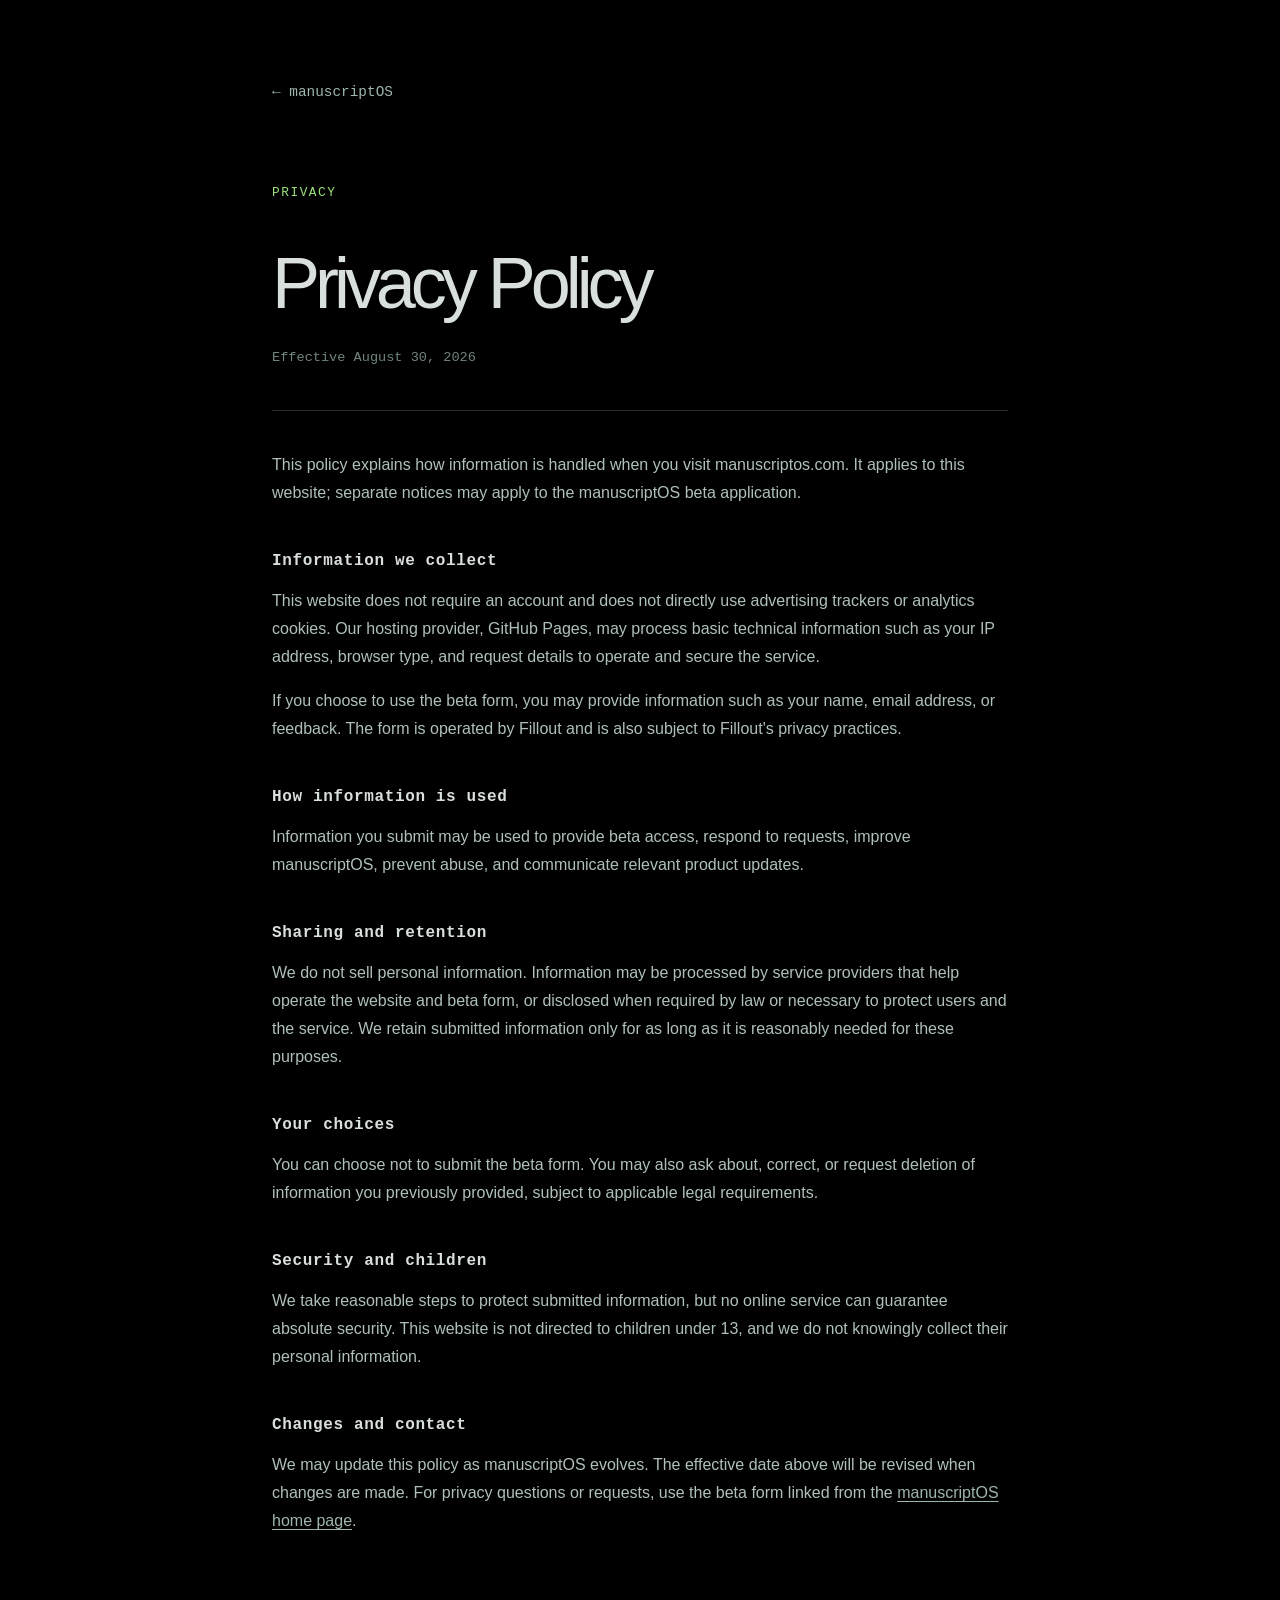
==== privacy/index.html @ a557fd77 "Add privacy policy page" ====
<!doctype html>
<html lang="en">
  <head>
    <meta charset="UTF-8">
    <meta name="viewport" content="width=device-width, initial-scale=1.0">
    <meta name="description" content="Privacy policy for the manuscriptOS website.">
    <title>Privacy Policy — manuscriptOS</title>
    <link rel="stylesheet" href="../styles.css">
  </head>
  <body>
    <main class="privacy-page">
      <article class="privacy-policy">
        <a class="back-link" href="../">← manuscriptOS</a>

        <header class="privacy-header">
          <p class="eyebrow">Privacy</p>
          <h1>Privacy Policy</h1>
          <p class="effective-date">Effective August 30, 2026</p>
        </header>

        <p>
          This policy explains how information is handled when you visit
          manuscriptos.com. It applies to this website; separate notices may
          apply to the manuscriptOS beta application.
        </p>

        <section>
          <h2>Information we collect</h2>
          <p>
            This website does not require an account and does not directly use
            advertising trackers or analytics cookies. Our hosting provider,
            GitHub Pages, may process basic technical information such as your
            IP address, browser type, and request details to operate and secure
            the service.
          </p>
          <p>
            If you choose to use the beta form, you may provide information
            such as your name, email address, or feedback. The form is operated
            by Fillout and is also subject to Fillout's privacy practices.
          </p>
        </section>

        <section>
          <h2>How information is used</h2>
          <p>
            Information you submit may be used to provide beta access, respond
            to requests, improve manuscriptOS, prevent abuse, and communicate
            relevant product updates.
          </p>
        </section>

        <section>
          <h2>Sharing and retention</h2>
          <p>
            We do not sell personal information. Information may be processed
            by service providers that help operate the website and beta form,
            or disclosed when required by law or necessary to protect users and
            the service. We retain submitted information only for as long as it
            is reasonably needed for these purposes.
          </p>
        </section>

        <section>
          <h2>Your choices</h2>
          <p>
            You can choose not to submit the beta form. You may also ask about,
            correct, or request deletion of information you previously provided,
            subject to applicable legal requirements.
          </p>
        </section>

        <section>
          <h2>Security and children</h2>
          <p>
            We take reasonable steps to protect submitted information, but no
            online service can guarantee absolute security. This website is not
            directed to children under 13, and we do not knowingly collect their
            personal information.
          </p>
        </section>

        <section>
          <h2>Changes and contact</h2>
          <p>
            We may update this policy as manuscriptOS evolves. The effective
            date above will be revised when changes are made. For privacy
            questions or requests, use the beta form linked from the
            <a href="../">manuscriptOS home page</a>.
          </p>
        </section>
      </article>
    </main>
  </body>
</html>
---- styles.css ----
* {
  box-sizing: border-box;
}

html,
body {
  margin: 0;
  min-height: 100%;
}

body {
  background: #000;
  color: #d6e6e0;
  font-family: "Courier New", Courier, monospace;
}

main {
  display: flex;
  flex-direction: column;
  align-items: center;
  justify-content: flex-start;
  position: relative;
  width: 100vw;
  min-height: 100vh;
  min-height: 100dvh;
  padding: clamp(1.5rem, 4vw, 4rem) 1rem;
}

.brand-row {
  display: inline-block;
  position: relative;
}

.waitlist-badge {
  display: inline-block;
  position: absolute;
  top: 50%;
  left: calc(100% + clamp(1.75rem, 3vw, 3.5rem));
  padding: 0.8rem 1rem;
  border: 1px dashed #06120a;
  border-radius: 0.25rem;
  background: #9be27a;
  box-shadow: 0.25rem 0.25rem 0 #31564b;
  color: #06120a;
  cursor: pointer;
  font-family: Futura, "Futura PT", "Century Gothic", sans-serif;
  font-size: 0.8rem;
  font-weight: 500;
  letter-spacing: 0.04em;
  text-decoration: none;
  text-transform: uppercase;
  transition: transform 180ms ease, box-shadow 180ms ease;
  transform: translateY(-50%);
}

.waitlist-badge::before,
.waitlist-badge::after {
  position: absolute;
  top: 50%;
  width: 0.55rem;
  height: 0.55rem;
  border-radius: 50%;
  background: #000;
  content: "";
  transform: translateY(-50%);
}

.waitlist-badge::before {
  left: -0.3rem;
}

.waitlist-badge::after {
  right: -0.3rem;
}

.waitlist-badge:hover {
  box-shadow: 0.125rem 0.125rem 0 #31564b;
  transform: translateY(calc(-50% + 2px));
}

.waitlist-badge:focus-visible {
  outline: 2px solid #d6e6e0;
  outline-offset: 0.25rem;
}

@media (max-width: 40rem) {
  .brand-row {
    display: block;
  }

  .waitlist-badge {
    position: static;
    margin-top: 1rem;
    transform: none;
  }

  .waitlist-badge:hover {
    transform: translateY(2px);
  }
}

.project-header {
  flex: 0 0 auto;
  max-width: 42rem;
  margin-bottom: clamp(1.5rem, 3vw, 3.5rem);
  text-align: center;
}

h1 {
  margin: 0;
  color: #d9dfdc;
  font-family: Futura, "Futura PT", "Century Gothic", sans-serif;
  font-size: clamp(2.25rem, 7vw, 5rem);
  font-weight: 500;
  letter-spacing: -0.07em;
}

.intro {
  margin: 1rem 0 0;
  color: #aebfba;
  font-family: Futura, "Futura PT", "Century Gothic", sans-serif;
  font-size: clamp(1rem, 2.2vw, 1.25rem);
  font-weight: 300;
  line-height: 1.6;
}

.project-preview {
  display: flex;
  flex: 1 1 auto;
  align-items: center;
  justify-content: center;
  min-height: 0;
  width: 100%;
}

img {
  display: block;
  width: auto;
  height: auto;
  max-width: min(calc(100vw - 2rem), 1900px);
  max-height: 1248px;
  max-height: 100%;
}

.site-footer {
  margin-top: clamp(1.5rem, 3vw, 3rem);
  font-size: 0.8rem;
}

.site-footer a,
.privacy-policy a {
  color: #9eb5ae;
  text-underline-offset: 0.2em;
}

.site-footer a:hover,
.privacy-policy a:hover {
  color: #d6e6e0;
}

.privacy-page {
  align-items: stretch;
  padding: clamp(2rem, 6vw, 5rem) 1.25rem;
}

.privacy-policy {
  width: 100%;
  max-width: 46rem;
  margin: 0 auto;
  color: #afc0ba;
  font-family: Futura, "Futura PT", "Century Gothic", sans-serif;
  font-size: 1rem;
  line-height: 1.75;
}

.back-link {
  display: inline-block;
  margin-bottom: clamp(2.5rem, 6vw, 5rem);
  font-family: "Courier New", Courier, monospace;
  font-size: 0.9rem;
  text-decoration: none;
}

.privacy-header {
  padding-bottom: 1.5rem;
  border-bottom: 1px solid #26312e;
  margin-bottom: 2.5rem;
}

.privacy-header h1 {
  font-size: clamp(2.25rem, 8vw, 4.5rem);
}

.eyebrow,
.effective-date {
  font-family: "Courier New", Courier, monospace;
}

.eyebrow {
  margin: 0 0 0.75rem;
  color: #9be27a;
  font-size: 0.8rem;
  letter-spacing: 0.12em;
  text-transform: uppercase;
}

.effective-date {
  margin: 1rem 0 0;
  color: #70847d;
  font-size: 0.85rem;
}

.privacy-policy section {
  margin-top: 2.5rem;
}

.privacy-policy h2 {
  margin: 0 0 0.75rem;
  color: #d9dfdc;
  font-family: "Courier New", Courier, monospace;
  font-size: 1rem;
  font-weight: 700;
  letter-spacing: 0.04em;
}

.privacy-policy p {
  margin: 0 0 1rem;
}
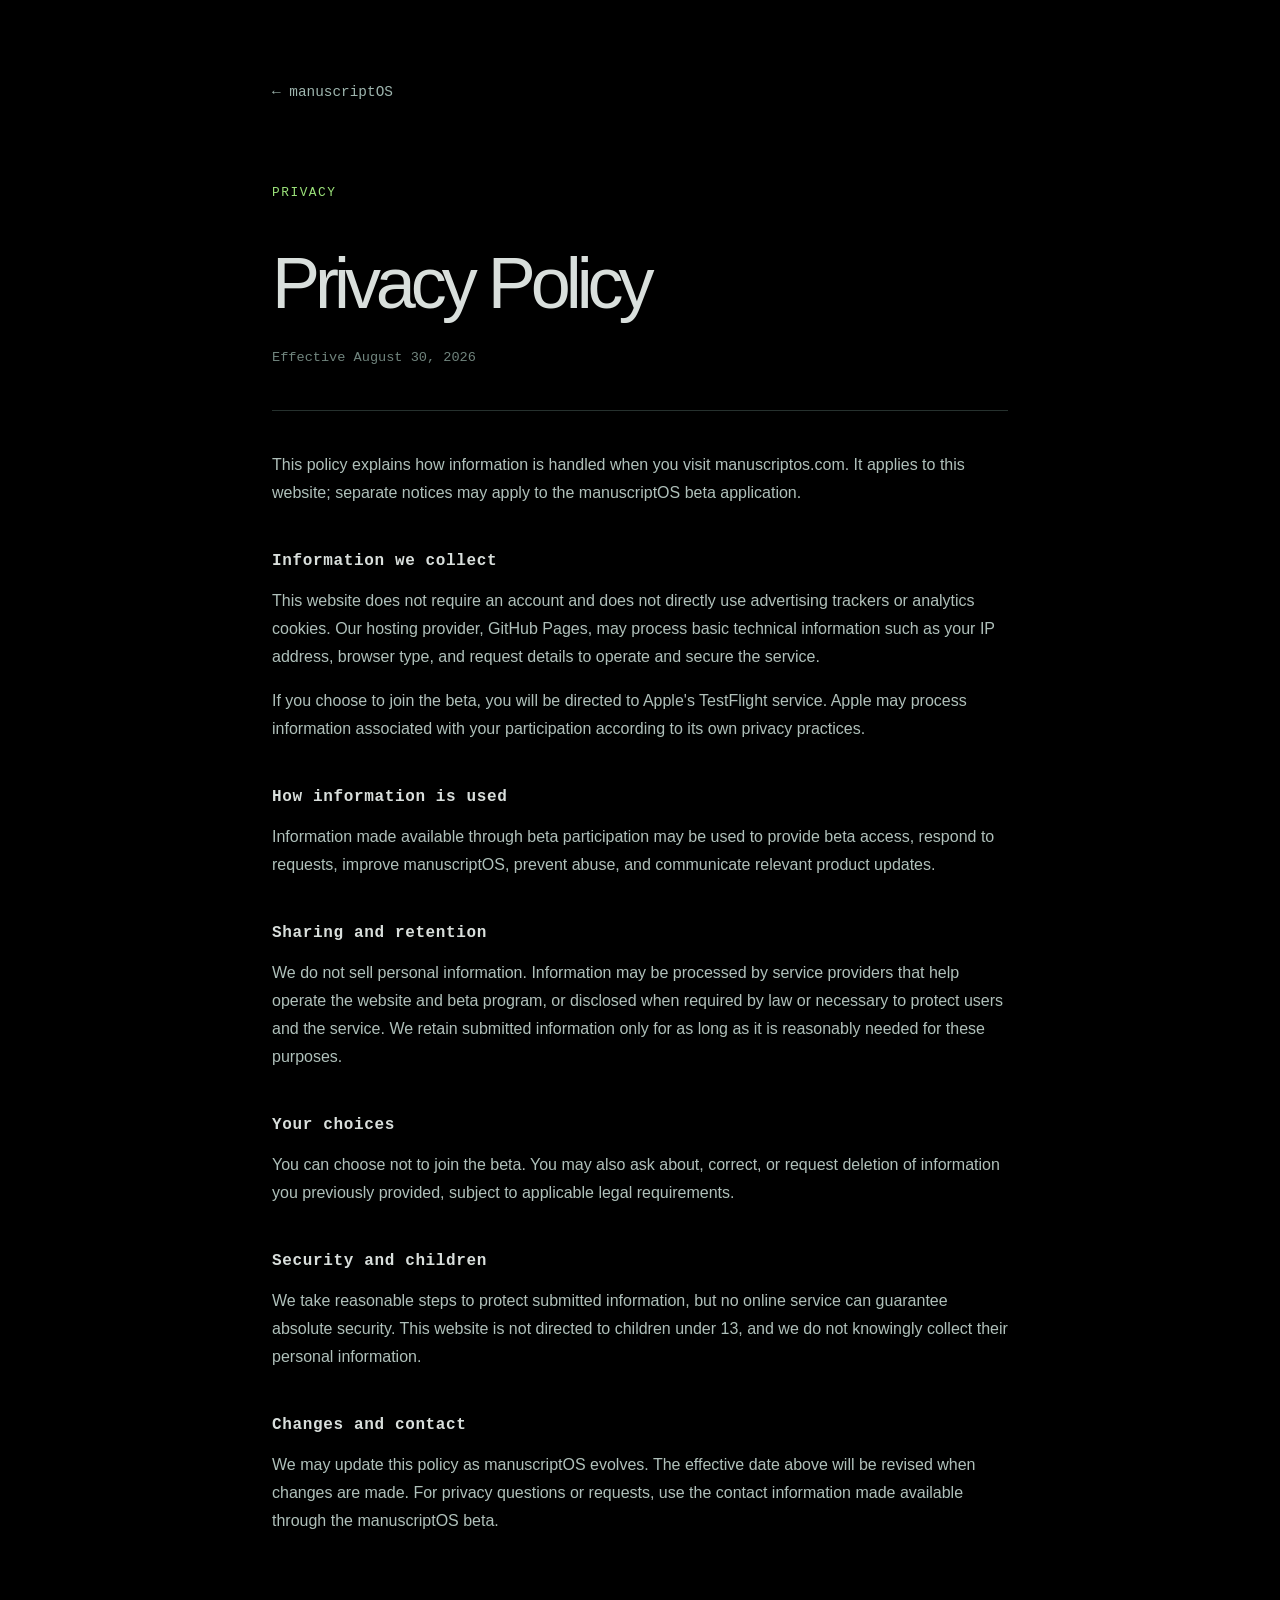
==== commit 4e59040c: "Link beta button to TestFlight" ====
--- a/privacy/index.html
+++ b/privacy/index.html
@@ -34,18 +34,18 @@
             the service.
           </p>
           <p>
-            If you choose to use the beta form, you may provide information
-            such as your name, email address, or feedback. The form is operated
-            by Fillout and is also subject to Fillout's privacy practices.
+            If you choose to join the beta, you will be directed to Apple's
+            TestFlight service. Apple may process information associated with
+            your participation according to its own privacy practices.
           </p>
         </section>
 
         <section>
           <h2>How information is used</h2>
           <p>
-            Information you submit may be used to provide beta access, respond
-            to requests, improve manuscriptOS, prevent abuse, and communicate
-            relevant product updates.
+            Information made available through beta participation may be used
+            to provide beta access, respond to requests, improve manuscriptOS,
+            prevent abuse, and communicate relevant product updates.
           </p>
         </section>
 
@@ -53,7 +53,7 @@
           <h2>Sharing and retention</h2>
           <p>
             We do not sell personal information. Information may be processed
-            by service providers that help operate the website and beta form,
+            by service providers that help operate the website and beta program,
             or disclosed when required by law or necessary to protect users and
             the service. We retain submitted information only for as long as it
             is reasonably needed for these purposes.
@@ -63,9 +63,9 @@
         <section>
           <h2>Your choices</h2>
           <p>
-            You can choose not to submit the beta form. You may also ask about,
-            correct, or request deletion of information you previously provided,
-            subject to applicable legal requirements.
+            You can choose not to join the beta. You may also ask about,
+            correct, or request deletion of information you previously
+            provided, subject to applicable legal requirements.
           </p>
         </section>
 
@@ -84,8 +84,8 @@
           <p>
             We may update this policy as manuscriptOS evolves. The effective
             date above will be revised when changes are made. For privacy
-            questions or requests, use the beta form linked from the
-            <a href="../">manuscriptOS home page</a>.
+            questions or requests, use the contact information made available
+            through the manuscriptOS beta.
           </p>
         </section>
       </article>
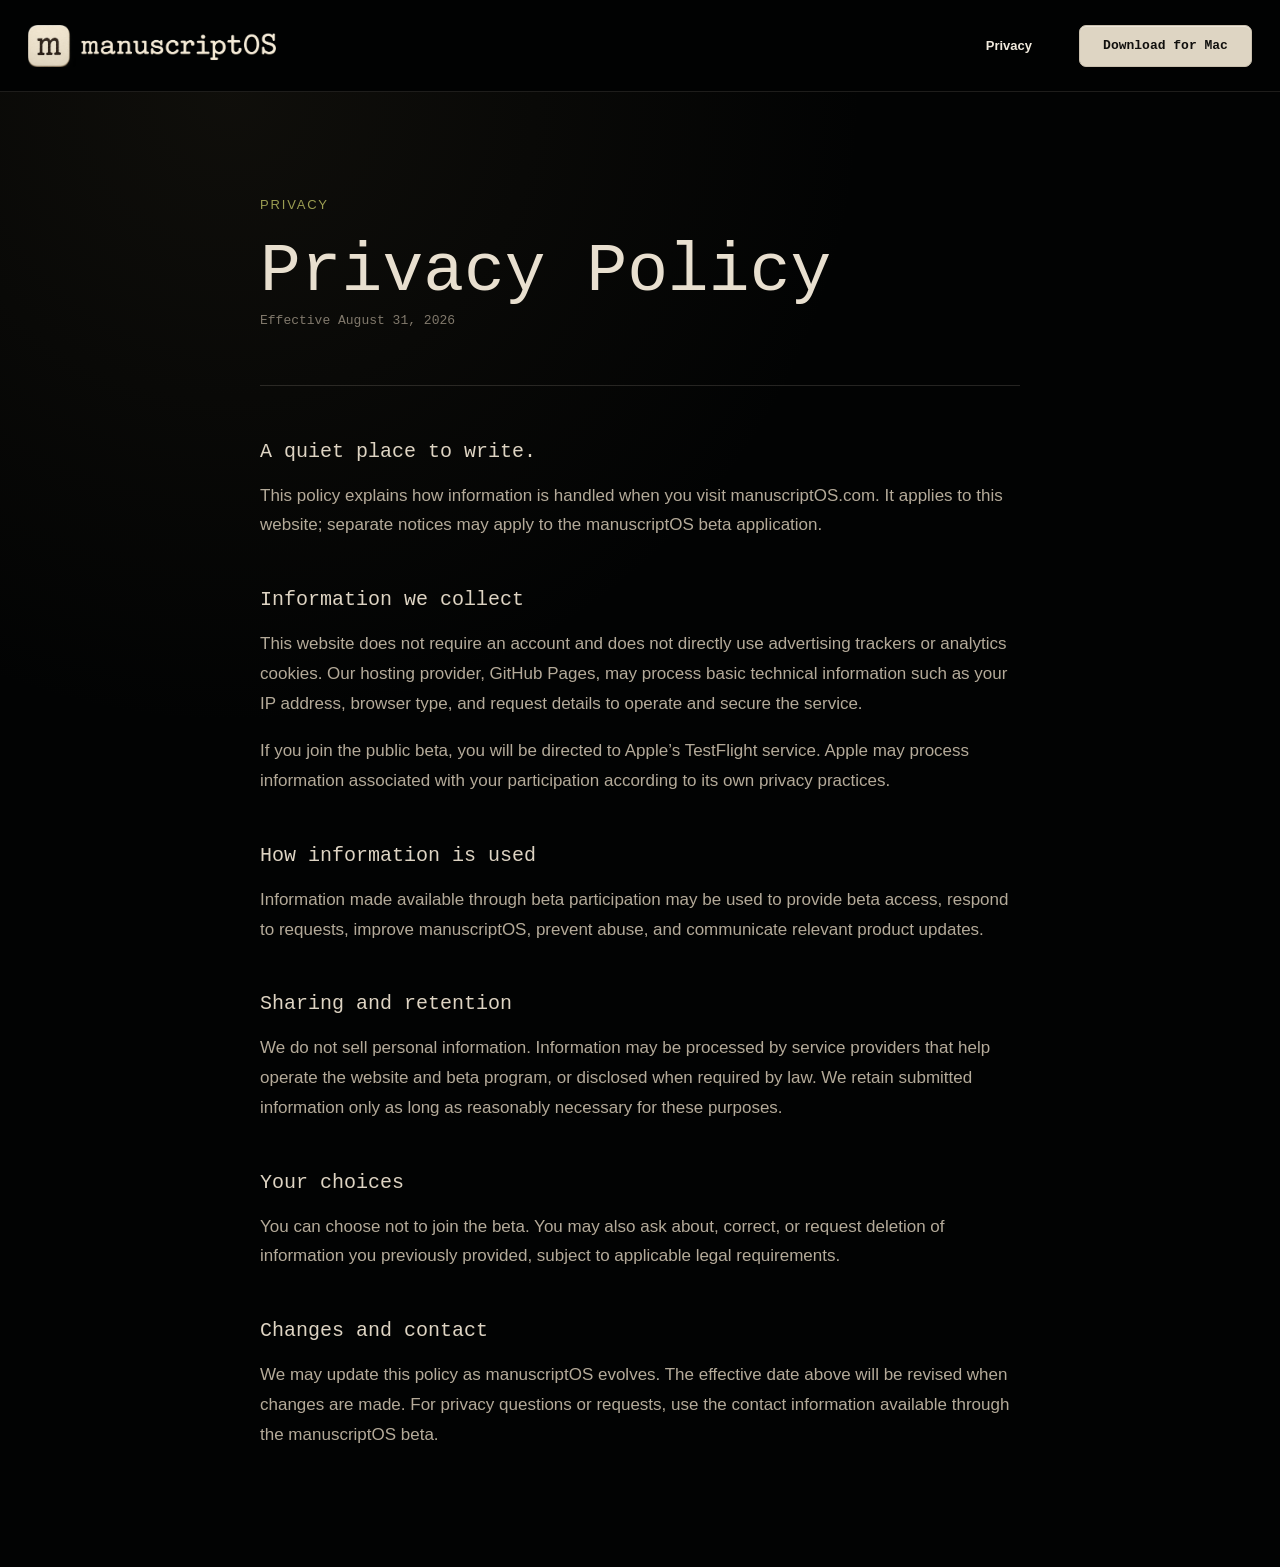
==== commit cd38bc92: "Replaced all desktop nav links with one /privacy link. Kept “Download for Mac” connected to the exis" ====
--- a/privacy/index.html
+++ b/privacy/index.html
@@ -3,26 +3,44 @@
   <head>
     <meta charset="UTF-8">
     <meta name="viewport" content="width=device-width, initial-scale=1.0">
-    <meta name="description" content="Privacy policy for the manuscriptOS website.">
-    <title>Privacy Policy — manuscriptOS</title>
+    <meta name="description" content="Privacy policy for manuscriptOS.">
+    <title>Privacy — manuscriptOS</title>
     <link rel="stylesheet" href="../styles.css">
   </head>
   <body>
-    <main class="privacy-page">
+    <header class="site-header">
+      <a class="brand" href="/" aria-label="manuscriptOS home">
+        <img src="../images/logo.png" alt="">
+      </a>
+
+      <nav class="site-nav" aria-label="Main navigation">
+        <a href="/privacy" aria-current="page">Privacy</a>
+      </nav>
+
+      <a
+        class="download-button"
+        href="https://testflight.apple.com/join/sBr5g64Z"
+        target="_blank"
+        rel="noreferrer"
+      >Download for Mac</a>
+    </header>
+
+    <main class="privacy-main">
       <article class="privacy-policy">
-        <a class="back-link" href="../">← manuscriptOS</a>
-
-        <header class="privacy-header">
-          <p class="eyebrow">Privacy</p>
+        <header class="privacy-heading">
+          <p class="privacy-eyebrow">Privacy</p>
           <h1>Privacy Policy</h1>
-          <p class="effective-date">Effective August 30, 2026</p>
+          <p class="effective-date">Effective August 31, 2026</p>
         </header>
 
-        <p>
-          This policy explains how information is handled when you visit
-          manuscriptos.com. It applies to this website; separate notices may
-          apply to the manuscriptOS beta application.
-        </p>
+        <section>
+          <h2>A quiet place to write.</h2>
+          <p>
+            This policy explains how information is handled when you visit
+            manuscriptOS.com. It applies to this website; separate notices may
+            apply to the manuscriptOS beta application.
+          </p>
+        </section>
 
         <section>
           <h2>Information we collect</h2>
@@ -34,7 +52,7 @@
             the service.
           </p>
           <p>
-            If you choose to join the beta, you will be directed to Apple's
+            If you join the public beta, you will be directed to Apple’s
             TestFlight service. Apple may process information associated with
             your participation according to its own privacy practices.
           </p>
@@ -53,10 +71,9 @@
           <h2>Sharing and retention</h2>
           <p>
             We do not sell personal information. Information may be processed
-            by service providers that help operate the website and beta program,
-            or disclosed when required by law or necessary to protect users and
-            the service. We retain submitted information only for as long as it
-            is reasonably needed for these purposes.
+            by service providers that help operate the website and beta
+            program, or disclosed when required by law. We retain submitted
+            information only as long as reasonably necessary for these purposes.
           </p>
         </section>
 
@@ -70,21 +87,11 @@
         </section>
 
         <section>
-          <h2>Security and children</h2>
-          <p>
-            We take reasonable steps to protect submitted information, but no
-            online service can guarantee absolute security. This website is not
-            directed to children under 13, and we do not knowingly collect their
-            personal information.
-          </p>
-        </section>
-
-        <section>
           <h2>Changes and contact</h2>
           <p>
             We may update this policy as manuscriptOS evolves. The effective
             date above will be revised when changes are made. For privacy
-            questions or requests, use the contact information made available
+            questions or requests, use the contact information available
             through the manuscriptOS beta.
           </p>
         </section>
--- a/styles.css
+++ b/styles.css
@@ -1,3 +1,10 @@
+:root {
+  color-scheme: dark;
+  --ink: #e8dfcf;
+  --paper: #ded5c3;
+  --black: #020303;
+}
+
 * {
   box-sizing: border-box;
 }
@@ -9,220 +16,479 @@
 }
 
 body {
-  background: #000;
-  color: #d6e6e0;
+  background: var(--black);
+  color: var(--ink);
   font-family: "Courier New", Courier, monospace;
 }
 
-main {
+.site-header {
+  display: grid;
+  grid-template-columns: auto 1fr auto;
+  align-items: center;
+  width: 100%;
+  min-height: 92px;
+  padding: 20px 28px;
+  border-bottom: 1px solid rgba(232, 223, 207, 0.12);
+  background: #010202;
+}
+
+.brand {
+  display: inline-flex;
+  align-items: center;
+  justify-self: start;
+  color: var(--ink);
+  text-decoration: none;
+}
+
+.brand img {
+  display: block;
+  width: auto;
+  height: 42px;
+}
+
+.site-nav {
+  display: flex;
+  align-items: center;
+  justify-content: flex-end;
+  justify-self: end;
+  gap: 41px;
+  margin-right: 47px;
+}
+
+.site-nav a {
+  color: #f0e9dc;
+  font-family: Futura, "Futura PT", "Century Gothic", sans-serif;
+  font-size: 13px;
+  font-weight: 700;
+  line-height: 1;
+  text-decoration: none;
+  transition: color 140ms ease;
+}
+
+.site-nav a:hover {
+  color: #bdb3a2;
+}
+
+.download-button {
+  display: inline-flex;
+  align-items: center;
+  justify-content: center;
+  justify-self: end;
+  width: 173px;
+  min-height: 42px;
+  padding: 0 18px;
+  border: 1px solid #c9bfad;
+  border-radius: 7px;
+  background: var(--paper);
+  box-shadow: inset 0 1px 0 rgba(255, 255, 255, 0.4);
+  color: #11100e;
+  font-size: 13px;
+  font-weight: 700;
+  line-height: 1;
+  text-decoration: none;
+  white-space: nowrap;
+  transition: background 140ms ease, transform 140ms ease;
+}
+
+.download-button:hover {
+  background: #eee5d5;
+  transform: translateY(-1px);
+}
+
+.hero {
   display: flex;
   flex-direction: column;
   align-items: center;
-  justify-content: flex-start;
-  position: relative;
-  width: 100vw;
-  min-height: 100vh;
-  min-height: 100dvh;
-  padding: clamp(1.5rem, 4vw, 4rem) 1rem;
-}
-
-.brand-row {
-  display: inline-block;
-  position: relative;
-}
-
-.waitlist-badge {
-  display: inline-block;
-  position: absolute;
-  top: 50%;
-  left: calc(100% + clamp(1.75rem, 3vw, 3.5rem));
-  padding: 0.8rem 1rem;
-  border: 1px dashed #06120a;
-  border-radius: 0.25rem;
-  background: #9be27a;
-  box-shadow: 0.25rem 0.25rem 0 #31564b;
-  color: #06120a;
-  cursor: pointer;
-  font-family: Futura, "Futura PT", "Century Gothic", sans-serif;
-  font-size: 0.8rem;
+  width: 100%;
+  max-width: 1536px;
+  margin: 0 auto;
+  padding: clamp(54px, 7vw, 82px) 24px 64px;
+  overflow: hidden;
+  background-image:
+    linear-gradient(
+      to right,
+      transparent 0,
+      transparent 600px,
+      var(--black) 800px,
+      var(--black) 100%
+    ),
+    linear-gradient(
+      to bottom,
+      transparent 0,
+      transparent 430px,
+      var(--black) 533px,
+      var(--black) 100%
+    ),
+    linear-gradient(rgba(0, 0, 0, 0.08), rgba(0, 0, 0, 0.2)),
+    url("images/hero_container.jpg");
+  background-position: left center;
+  background-repeat: no-repeat;
+  background-size: 800px 533px, 800px 533px, 800px 533px, auto;
+  text-align: center;
+}
+
+.hero h1 {
+  margin: 0;
+  color: var(--ink);
+  font-size: clamp(38px, 4.35vw, 64px);
+  font-weight: 400;
+  line-height: 1.16;
+  letter-spacing: 0.025em;
+  text-wrap: balance;
+}
+
+.hero h1 span {
+  display: block;
+}
+
+.hero-copy {
+  max-width: 880px;
+  margin: clamp(22px, 3vw, 34px) 0 0;
+  color: #b4aa99;
+  font-family: Futura, "Futura PT", "Century Gothic", sans-serif;
+  font-size: clamp(16px, 1.55vw, 20px);
+  font-weight: 400;
+  line-height: 1.55;
+}
+
+.hero-download {
+  display: inline-flex;
+  align-items: center;
+  justify-content: center;
+  gap: 13px;
+  min-width: 270px;
+  min-height: 56px;
+  padding: 0 25px;
+  border: 1px solid #c9bfad;
+  border-radius: 9px;
+  margin-top: clamp(24px, 3vw, 34px);
+  background: var(--paper);
+  box-shadow: inset 0 1px 0 rgba(255, 255, 255, 0.45);
+  color: #11100e;
+  font-size: 20px;
+  font-weight: 700;
+  line-height: 1;
+  text-decoration: none;
+  white-space: nowrap;
+  transition: background 140ms ease, transform 140ms ease;
+}
+
+.apple-mark {
+  font-family: -apple-system, BlinkMacSystemFont, sans-serif;
+  font-size: 23px;
   font-weight: 500;
-  letter-spacing: 0.04em;
+}
+
+.hero-download:hover {
+  background: #eee5d5;
+  transform: translateY(-1px);
+}
+
+.system-requirement {
+  margin: 15px 0 0;
+  color: #9c9385;
+  font-family: Futura, "Futura PT", "Century Gothic", sans-serif;
+  font-size: 13px;
+  font-weight: 500;
+}
+
+.hero-screenshot {
+  width: min(82vw, 1100px);
+  margin-top: 30px;
+}
+
+.hero-screenshot img {
+  display: block;
+  width: 100%;
+  height: auto;
+  border: 1px solid rgba(232, 223, 207, 0.2);
+  border-radius: 10px;
+  box-shadow: 0 22px 70px rgba(0, 0, 0, 0.45);
+}
+
+.features {
+  display: flex;
+  flex-direction: column;
+  align-items: center;
+  width: 100%;
+  max-width: 1536px;
+  margin: 0 auto clamp(72px, 8vw, 120px);
+  padding: clamp(64px, 7vw, 92px) 24px 0;
+  border-top: 1px solid rgba(232, 223, 207, 0.1);
+  background: #050808;
+  text-align: center;
+}
+
+.features h2 {
+  margin: 0;
+  color: var(--ink);
+  font-size: clamp(38px, 4vw, 60px);
+  font-weight: 400;
+  line-height: 1.22;
+  letter-spacing: 0.02em;
+  text-wrap: balance;
+}
+
+.features h2 span {
+  display: block;
+}
+
+.section-rule {
+  width: 56px;
+  height: 1px;
+  margin-top: clamp(32px, 3vw, 44px);
+  background: #9a914b;
+}
+
+.features-copy {
+  margin-top: 29px;
+  font-family: Futura, "Futura PT", "Century Gothic", sans-serif;
+}
+
+.features-copy h3 {
+  margin: 0;
+  color: #d8cdbb;
+  font-size: clamp(20px, 1.8vw, 26px);
+  font-weight: 500;
+  line-height: 1.3;
+}
+
+.features-copy p {
+  margin: 14px 0 0;
+  color: #aa9f8e;
+  font-size: clamp(15px, 1.25vw, 18px);
+  line-height: 1.55;
+}
+
+.features-link {
+  display: inline-flex;
+  align-items: center;
+  gap: 12px;
+  margin-top: 30px;
+  color: #9b9d52;
+  font-family: Futura, "Futura PT", "Century Gothic", sans-serif;
+  font-size: 18px;
   text-decoration: none;
+  transition: color 140ms ease;
+}
+
+.features-link:hover {
+  color: #c0c36e;
+}
+
+.feature-preview {
+  width: min(76vw, 1210px);
+  aspect-ratio: 2.72 / 1;
+  margin-top: 42px;
+  overflow: hidden;
+}
+
+.feature-preview img {
+  display: block;
+  width: 100%;
+  height: auto;
+  border: 1px solid rgba(232, 223, 207, 0.22);
+  border-radius: 11px 11px 0 0;
+  box-shadow: 0 22px 70px rgba(0, 0, 0, 0.45);
+}
+
+.privacy-main {
+  width: 100%;
+  padding: clamp(64px, 8vw, 112px) 24px 100px;
+  background:
+    radial-gradient(circle at 18% 0%, rgba(84, 72, 48, 0.16), transparent 35%),
+    var(--black);
+}
+
+.privacy-policy {
+  width: 100%;
+  max-width: 760px;
+  margin: 0 auto;
+  color: #b4aa99;
+  font-family: Futura, "Futura PT", "Century Gothic", sans-serif;
+  font-size: 17px;
+  line-height: 1.75;
+}
+
+.privacy-heading {
+  padding-bottom: 34px;
+  border-bottom: 1px solid rgba(232, 223, 207, 0.15);
+  margin-bottom: 48px;
+}
+
+.privacy-eyebrow {
+  margin: 0 0 16px;
+  color: #9b9d52;
+  font-size: 13px;
+  font-weight: 500;
+  letter-spacing: 0.14em;
   text-transform: uppercase;
-  transition: transform 180ms ease, box-shadow 180ms ease;
-  transform: translateY(-50%);
-}
-
-.waitlist-badge::before,
-.waitlist-badge::after {
-  position: absolute;
-  top: 50%;
-  width: 0.55rem;
-  height: 0.55rem;
-  border-radius: 50%;
-  background: #000;
-  content: "";
-  transform: translateY(-50%);
-}
-
-.waitlist-badge::before {
-  left: -0.3rem;
-}
-
-.waitlist-badge::after {
-  right: -0.3rem;
-}
-
-.waitlist-badge:hover {
-  box-shadow: 0.125rem 0.125rem 0 #31564b;
-  transform: translateY(calc(-50% + 2px));
-}
-
-.waitlist-badge:focus-visible {
-  outline: 2px solid #d6e6e0;
-  outline-offset: 0.25rem;
-}
-
-@media (max-width: 40rem) {
-  .brand-row {
-    display: block;
-  }
-
-  .waitlist-badge {
-    position: static;
-    margin-top: 1rem;
-    transform: none;
-  }
-
-  .waitlist-badge:hover {
-    transform: translateY(2px);
-  }
-}
-
-.project-header {
-  flex: 0 0 auto;
-  max-width: 42rem;
-  margin-bottom: clamp(1.5rem, 3vw, 3.5rem);
-  text-align: center;
-}
-
-h1 {
+}
+
+.privacy-heading h1 {
   margin: 0;
-  color: #d9dfdc;
-  font-family: Futura, "Futura PT", "Century Gothic", sans-serif;
-  font-size: clamp(2.25rem, 7vw, 5rem);
-  font-weight: 500;
-  letter-spacing: -0.07em;
-}
-
-.intro {
-  margin: 1rem 0 0;
-  color: #aebfba;
-  font-family: Futura, "Futura PT", "Century Gothic", sans-serif;
-  font-size: clamp(1rem, 2.2vw, 1.25rem);
-  font-weight: 300;
-  line-height: 1.6;
-}
-
-.project-preview {
-  display: flex;
-  flex: 1 1 auto;
-  align-items: center;
-  justify-content: center;
-  min-height: 0;
-  width: 100%;
-}
-
-img {
-  display: block;
-  width: auto;
-  height: auto;
-  max-width: min(calc(100vw - 2rem), 1900px);
-  max-height: 1248px;
-  max-height: 100%;
-}
-
-.site-footer {
-  margin-top: clamp(1.5rem, 3vw, 3rem);
-  font-size: 0.8rem;
-}
-
-.site-footer a,
-.privacy-policy a {
-  color: #9eb5ae;
-  text-underline-offset: 0.2em;
-}
-
-.site-footer a:hover,
-.privacy-policy a:hover {
-  color: #d6e6e0;
-}
-
-.privacy-page {
-  align-items: stretch;
-  padding: clamp(2rem, 6vw, 5rem) 1.25rem;
-}
-
-.privacy-policy {
-  width: 100%;
-  max-width: 46rem;
-  margin: 0 auto;
-  color: #afc0ba;
-  font-family: Futura, "Futura PT", "Century Gothic", sans-serif;
-  font-size: 1rem;
-  line-height: 1.75;
-}
-
-.back-link {
-  display: inline-block;
-  margin-bottom: clamp(2.5rem, 6vw, 5rem);
+  color: var(--ink);
   font-family: "Courier New", Courier, monospace;
-  font-size: 0.9rem;
-  text-decoration: none;
-}
-
-.privacy-header {
-  padding-bottom: 1.5rem;
-  border-bottom: 1px solid #26312e;
-  margin-bottom: 2.5rem;
-}
-
-.privacy-header h1 {
-  font-size: clamp(2.25rem, 8vw, 4.5rem);
-}
-
-.eyebrow,
+  font-size: clamp(42px, 6vw, 68px);
+  font-weight: 400;
+  line-height: 1.1;
+}
+
 .effective-date {
+  margin: 18px 0 0;
+  color: #81796c;
   font-family: "Courier New", Courier, monospace;
-}
-
-.eyebrow {
-  margin: 0 0 0.75rem;
-  color: #9be27a;
-  font-size: 0.8rem;
-  letter-spacing: 0.12em;
-  text-transform: uppercase;
-}
-
-.effective-date {
-  margin: 1rem 0 0;
-  color: #70847d;
-  font-size: 0.85rem;
-}
-
-.privacy-policy section {
-  margin-top: 2.5rem;
+  font-size: 13px;
+}
+
+.privacy-policy section + section {
+  margin-top: 42px;
 }
 
 .privacy-policy h2 {
-  margin: 0 0 0.75rem;
-  color: #d9dfdc;
+  margin: 0 0 12px;
+  color: #ded4c3;
   font-family: "Courier New", Courier, monospace;
-  font-size: 1rem;
-  font-weight: 700;
-  letter-spacing: 0.04em;
+  font-size: 20px;
+  font-weight: 400;
 }
 
 .privacy-policy p {
-  margin: 0 0 1rem;
-}
+  margin: 0 0 18px;
+}
+
+.brand:focus-visible,
+.site-nav a:focus-visible,
+.download-button:focus-visible,
+.hero-download:focus-visible,
+.features-link:focus-visible {
+  outline: 2px solid var(--ink);
+  outline-offset: 4px;
+}
+
+@media (max-width: 800px) {
+  .site-header {
+    grid-template-columns: 1fr auto;
+    row-gap: 20px;
+    padding: 18px 20px;
+  }
+
+  .site-nav {
+    grid-column: 1 / -1;
+    grid-row: 2;
+    gap: clamp(22px, 7vw, 41px);
+    margin-right: 0;
+  }
+
+  .hero-screenshot {
+    width: 100%;
+  }
+
+  .feature-preview {
+    width: 100%;
+  }
+}
+
+@media (max-width: 520px) {
+  .site-header {
+    padding-inline: 16px;
+  }
+
+  .brand img {
+    width: min(48vw, 190px);
+    height: auto;
+  }
+
+  .download-button {
+    width: auto;
+    min-height: 38px;
+    padding-inline: 12px;
+    font-size: 11px;
+  }
+
+  .site-nav {
+    justify-content: center;
+    gap: 0;
+    width: 100%;
+  }
+
+  .site-nav a {
+    font-size: 12px;
+  }
+
+  .hero {
+    padding: 48px 18px 52px;
+  }
+
+  .hero h1 {
+    font-size: clamp(31px, 10vw, 42px);
+    line-height: 1.2;
+  }
+
+  .hero h1 span {
+    display: inline;
+  }
+
+  .hero h1 span + span::before {
+    content: " ";
+  }
+
+  .hero-copy {
+    margin-top: 24px;
+    font-size: 15px;
+    line-height: 1.6;
+  }
+
+  .desktop-break {
+    display: none;
+  }
+
+  .hero-download {
+    width: min(100%, 280px);
+    min-width: 0;
+    min-height: 52px;
+    padding-inline: 18px;
+    font-size: 17px;
+  }
+
+  .features {
+    padding: 56px 18px 0;
+  }
+
+  .features h2 {
+    font-size: clamp(31px, 9.5vw, 42px);
+  }
+
+  .features h2 span {
+    display: inline;
+  }
+
+  .features h2 span + span::before {
+    content: " ";
+  }
+
+  .features-copy p {
+    font-size: 15px;
+  }
+
+  .features-link {
+    font-size: 16px;
+  }
+
+  .feature-preview {
+    margin-top: 34px;
+  }
+
+  .privacy-main {
+    padding: 52px 18px 72px;
+  }
+
+  .privacy-policy {
+    font-size: 15px;
+    line-height: 1.7;
+  }
+
+  .privacy-heading {
+    margin-bottom: 38px;
+  }
+}
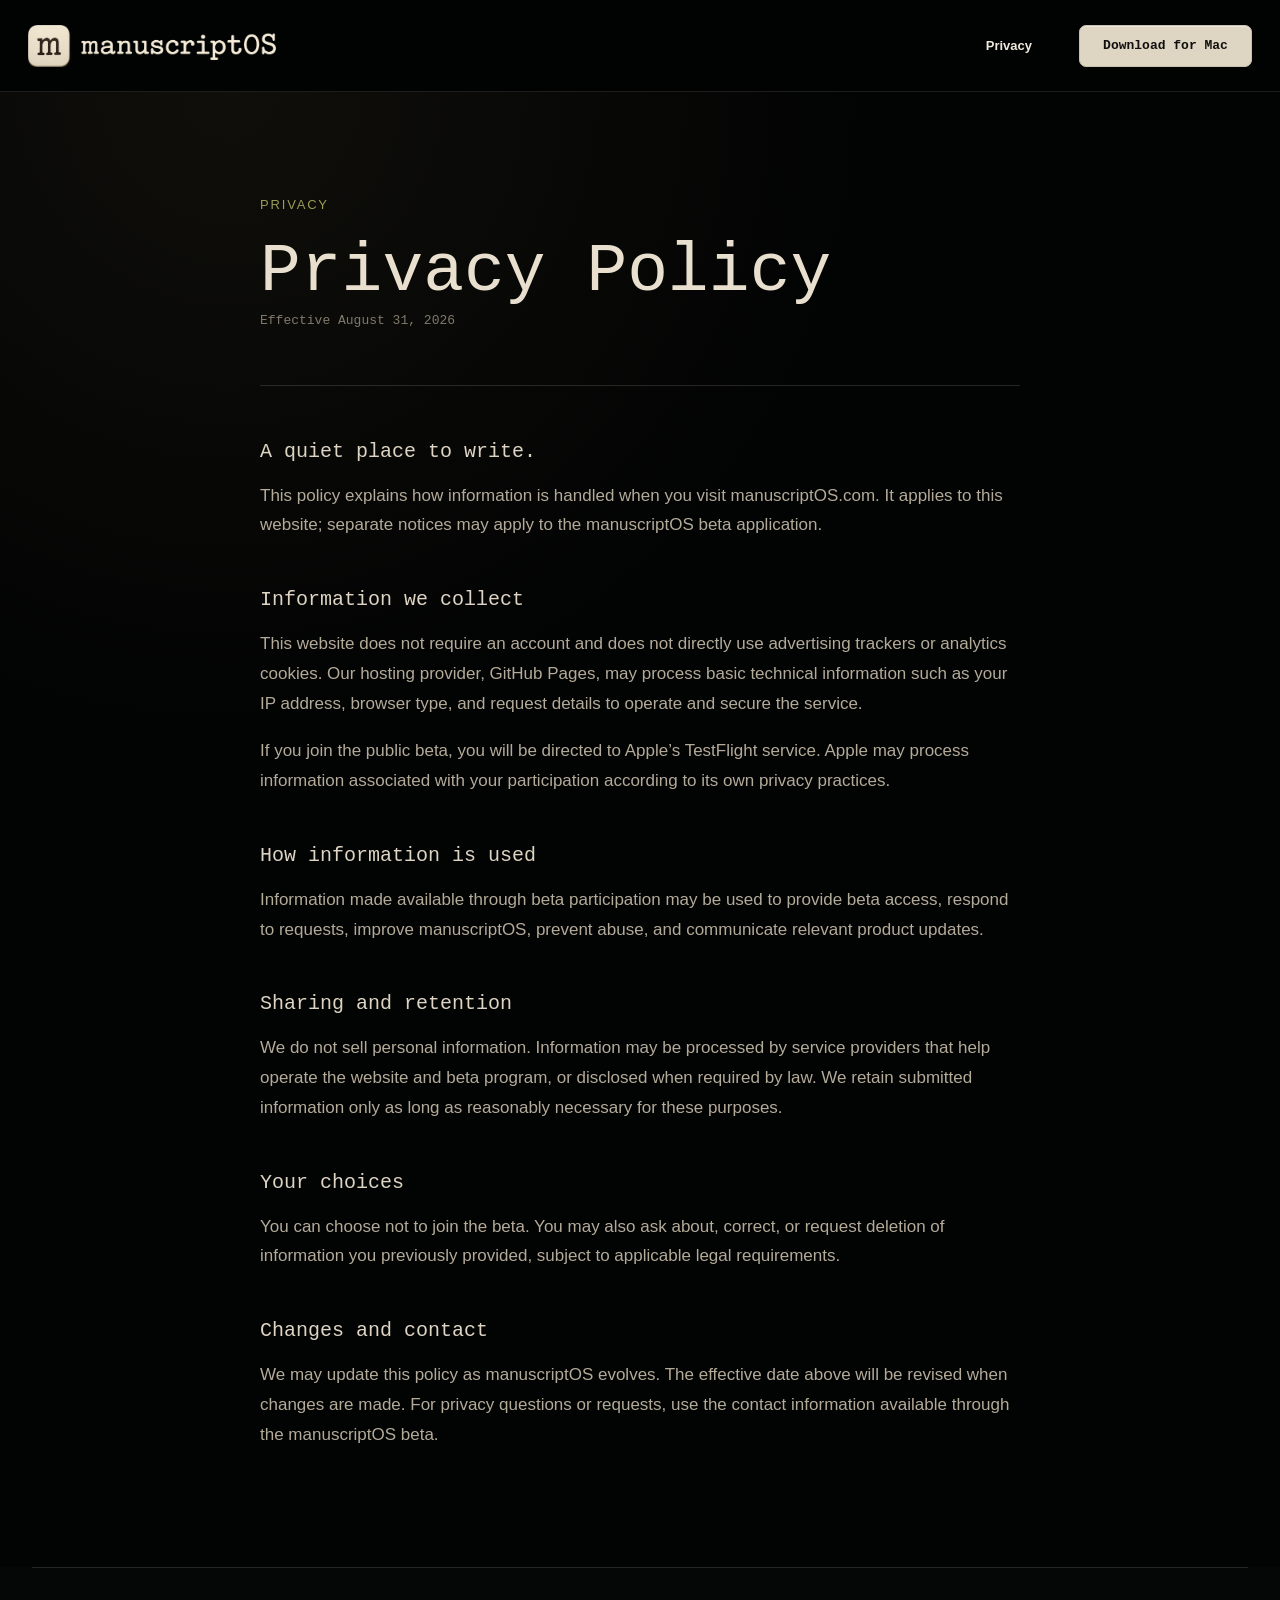
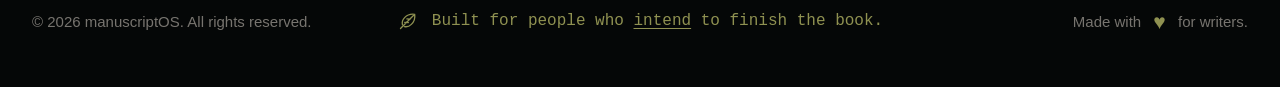
==== commit 83c40bf6: "Add footer and privacy policy page" ====
--- a/privacy/index.html
+++ b/privacy/index.html
@@ -97,5 +97,20 @@
         </section>
       </article>
     </main>
+
+    <footer class="site-footer">
+      <div class="footer-inner">
+        <p>© 2026 manuscriptOS. All rights reserved.</p>
+
+        <p class="footer-mission">
+          <svg viewBox="0 0 24 24" aria-hidden="true">
+            <path d="M20.2 3.8c-4.4-.7-8.5.7-11.5 3.8-2.2 2.3-3.1 5.2-2.5 7.9M20.2 3.8c.7 4.4-.7 8.5-3.8 11.5-2.3 2.2-5.2 3.1-7.9 2.5M20.2 3.8 4 20m4.8-7.1 4.3.3m-1.8-4.1 3.6.3" />
+          </svg>
+          <span>Built for people who <u>intend</u> to finish the book.</span>
+        </p>
+
+        <p class="footer-love">Made with <span aria-hidden="true">♥</span> for writers.</p>
+      </div>
+    </footer>
   </body>
 </html>
--- a/styles.css
+++ b/styles.css
@@ -357,6 +357,67 @@
   margin: 0 0 18px;
 }
 
+.site-footer {
+  width: 100%;
+  padding: 0 32px;
+  background: #050707;
+}
+
+.footer-inner {
+  display: grid;
+  grid-template-columns: 1fr auto 1fr;
+  align-items: center;
+  gap: 32px;
+  width: 100%;
+  padding: 42px 0 54px;
+  border-top: 1px solid rgba(232, 223, 207, 0.15);
+}
+
+.footer-inner p {
+  margin: 0;
+  color: #77746f;
+  font-family: Futura, "Futura PT", "Century Gothic", sans-serif;
+  font-size: 15px;
+  line-height: 1.4;
+}
+
+.footer-mission {
+  display: inline-flex;
+  align-items: center;
+  justify-content: center;
+  gap: 14px;
+  color: #8f9151 !important;
+  font-family: "Courier New", Courier, monospace !important;
+  font-size: 16px !important;
+}
+
+.footer-mission svg {
+  width: 21px;
+  height: 21px;
+  fill: none;
+  stroke: currentColor;
+  stroke-linecap: round;
+  stroke-linejoin: round;
+  stroke-width: 1.5;
+}
+
+.footer-mission u {
+  text-underline-offset: 3px;
+}
+
+.footer-love {
+  justify-self: end;
+}
+
+.footer-love span {
+  display: inline-block;
+  margin: 0 8px;
+  color: #8f9151;
+  font-size: 21px;
+  line-height: 0;
+  transform: translateY(2px);
+}
+
 .brand:focus-visible,
 .site-nav a:focus-visible,
 .download-button:focus-visible,
@@ -387,6 +448,18 @@
   .feature-preview {
     width: 100%;
   }
+
+  .footer-inner {
+    grid-template-columns: 1fr;
+    justify-items: center;
+    gap: 18px;
+    padding: 36px 0 42px;
+    text-align: center;
+  }
+
+  .footer-love {
+    justify-self: center;
+  }
 }
 
 @media (max-width: 520px) {
@@ -491,4 +564,17 @@
   .privacy-heading {
     margin-bottom: 38px;
   }
-}
+
+  .site-footer {
+    padding-inline: 18px;
+  }
+
+  .footer-inner p {
+    font-size: 13px;
+  }
+
+  .footer-mission {
+    gap: 10px;
+    font-size: 13px !important;
+  }
+}
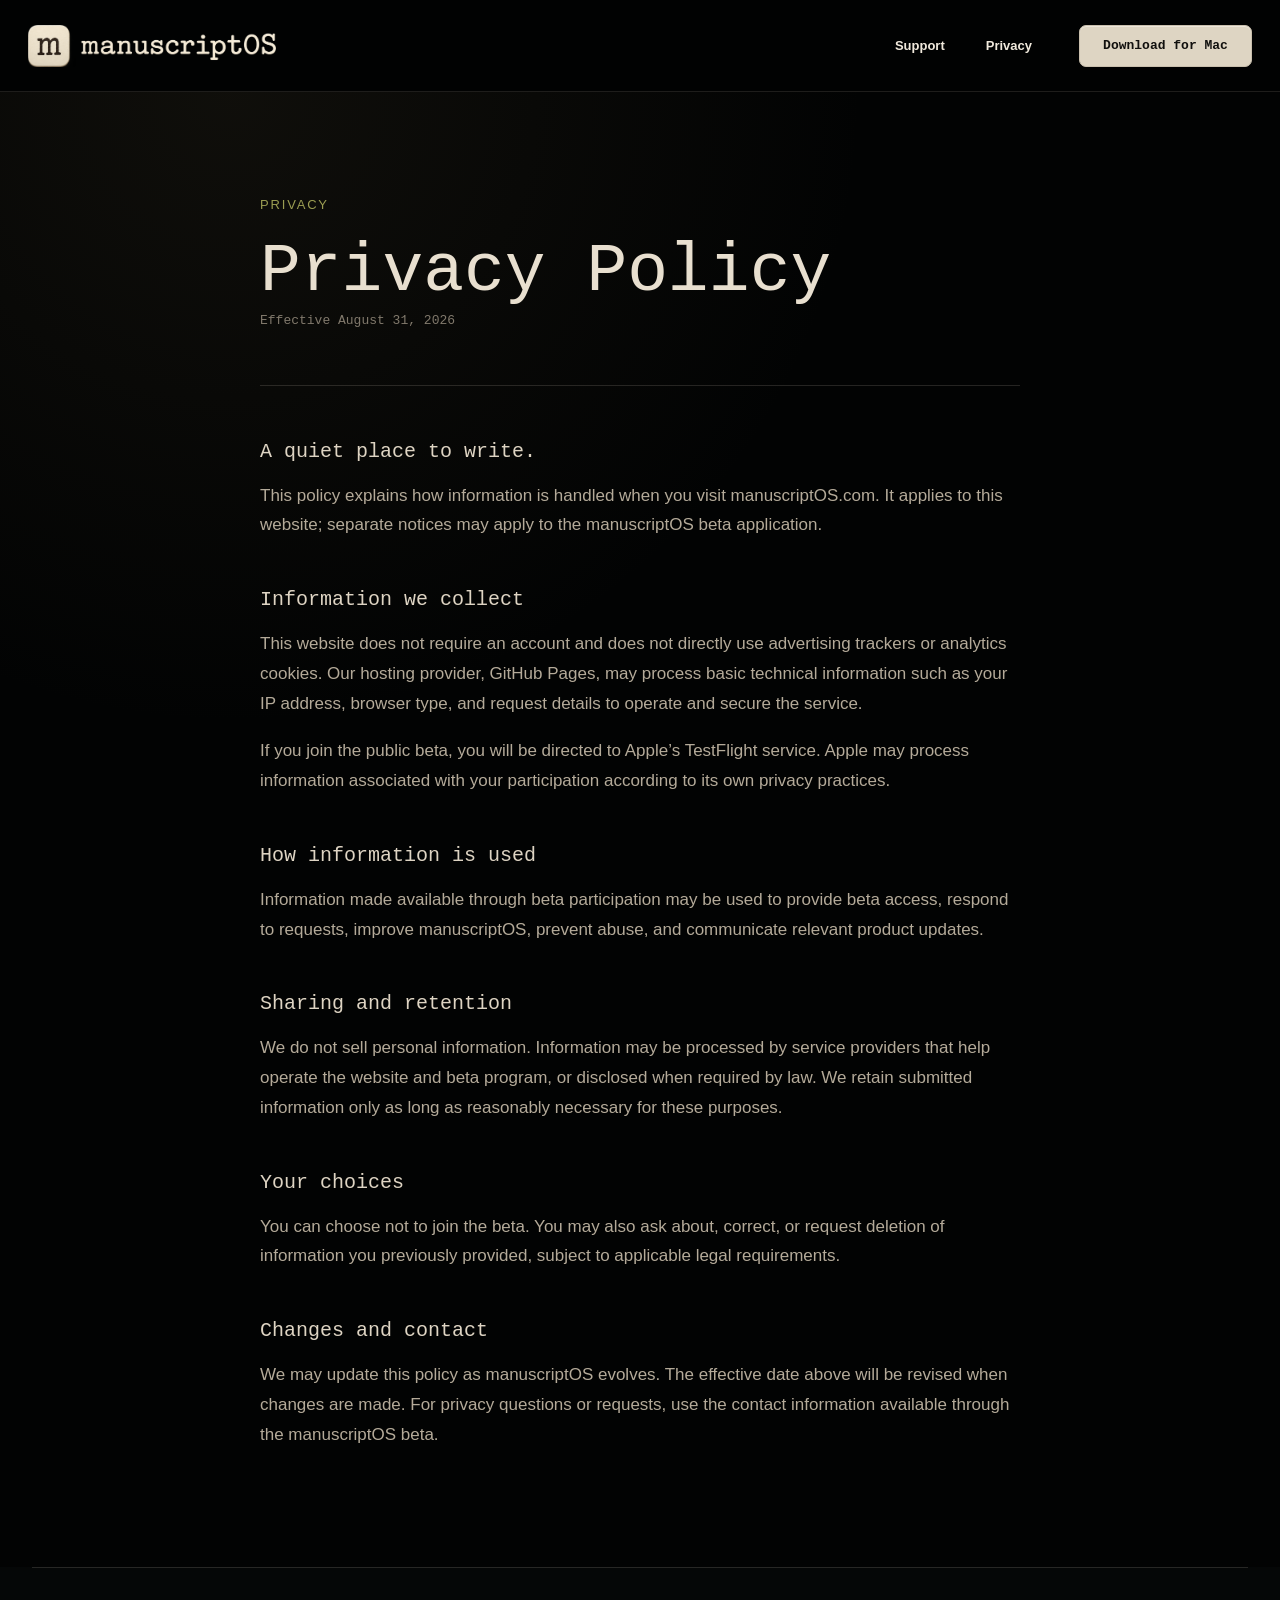
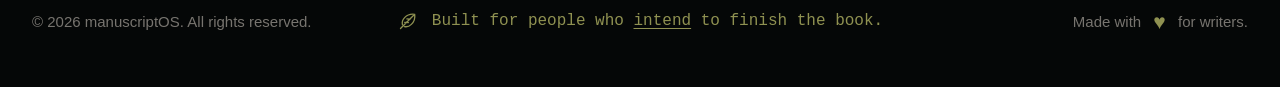
==== commit 635c77b8: "Add success and support emails" ====
--- a/privacy/index.html
+++ b/privacy/index.html
@@ -14,6 +14,7 @@
       </a>
 
       <nav class="site-nav" aria-label="Main navigation">
+        <a href="/support">Support</a>
         <a href="/privacy" aria-current="page">Privacy</a>
       </nav>
 
--- a/styles.css
+++ b/styles.css
@@ -357,6 +357,139 @@
   margin: 0 0 18px;
 }
 
+.support-main {
+  display: flex;
+  align-items: center;
+  justify-content: center;
+  min-height: calc(100vh - 92px);
+  padding: clamp(72px, 10vw, 140px) 24px;
+  background:
+    radial-gradient(circle at 50% 18%, rgba(84, 72, 48, 0.18), transparent 38%),
+    var(--black);
+  text-align: center;
+}
+
+.support-content {
+  width: 100%;
+  max-width: 720px;
+}
+
+.support-eyebrow {
+  margin: 0 0 18px;
+  color: #9b9d52;
+  font-family: Futura, "Futura PT", "Century Gothic", sans-serif;
+  font-size: 13px;
+  font-weight: 500;
+  letter-spacing: 0.14em;
+  text-transform: uppercase;
+}
+
+.support-content h1 {
+  margin: 0;
+  color: var(--ink);
+  font-size: clamp(42px, 6vw, 68px);
+  font-weight: 400;
+  line-height: 1.12;
+  letter-spacing: 0.02em;
+  text-wrap: balance;
+}
+
+.support-copy {
+  margin: 24px 0 0;
+  color: #b4aa99;
+  font-family: Futura, "Futura PT", "Century Gothic", sans-serif;
+  font-size: clamp(16px, 1.5vw, 19px);
+  line-height: 1.65;
+}
+
+.support-email {
+  display: inline-flex;
+  align-items: center;
+  justify-content: center;
+  min-height: 56px;
+  padding: 0 26px;
+  border: 1px solid #c9bfad;
+  border-radius: 9px;
+  margin-top: 32px;
+  background: var(--paper);
+  color: #11100e;
+  font-size: clamp(15px, 1.5vw, 18px);
+  font-weight: 700;
+  line-height: 1;
+  text-decoration: none;
+  transition: background 140ms ease, transform 140ms ease;
+}
+
+.support-email:hover {
+  background: #eee5d5;
+  transform: translateY(-1px);
+}
+
+.success-main {
+  display: flex;
+  align-items: center;
+  justify-content: center;
+  min-height: 100vh;
+  padding: 48px 24px;
+  background:
+    radial-gradient(circle at 50% 42%, rgba(84, 72, 48, 0.2), transparent 36%),
+    var(--black);
+  text-align: center;
+}
+
+.success-content {
+  width: 100%;
+  max-width: 680px;
+}
+
+.success-brand {
+  display: inline-flex;
+  margin-bottom: clamp(56px, 9vw, 92px);
+}
+
+.success-brand img {
+  display: block;
+  width: auto;
+  height: 42px;
+}
+
+.success-mark {
+  display: grid;
+  place-items: center;
+  width: 60px;
+  height: 60px;
+  border: 1px solid #9b9d52;
+  border-radius: 50%;
+  margin: 0 auto 28px;
+  color: #b9bb68;
+  font-family: Futura, "Futura PT", "Century Gothic", sans-serif;
+  font-size: 29px;
+  line-height: 1;
+}
+
+.success-content h1 {
+  margin: 0;
+  color: var(--ink);
+  font-size: clamp(40px, 6vw, 64px);
+  font-weight: 400;
+  line-height: 1.12;
+  letter-spacing: 0.02em;
+  text-wrap: balance;
+}
+
+.success-copy {
+  margin: 24px 0 0;
+  color: #b4aa99;
+  font-family: Futura, "Futura PT", "Century Gothic", sans-serif;
+  font-size: clamp(16px, 1.5vw, 19px);
+  line-height: 1.65;
+}
+
+.success-brand:focus-visible {
+  outline: 2px solid var(--ink);
+  outline-offset: 6px;
+}
+
 .site-footer {
   width: 100%;
   padding: 0 32px;
@@ -422,7 +555,8 @@
 .site-nav a:focus-visible,
 .download-button:focus-visible,
 .hero-download:focus-visible,
-.features-link:focus-visible {
+.features-link:focus-visible,
+.support-email:focus-visible {
   outline: 2px solid var(--ink);
   outline-offset: 4px;
 }
@@ -481,7 +615,7 @@
 
   .site-nav {
     justify-content: center;
-    gap: 0;
+    gap: 28px;
     width: 100%;
   }
 
@@ -556,6 +690,26 @@
     padding: 52px 18px 72px;
   }
 
+  .support-main {
+    min-height: calc(100vh - 132px);
+    padding: 72px 18px;
+  }
+
+  .support-email {
+    width: 100%;
+    max-width: 320px;
+    padding-inline: 16px;
+  }
+
+  .success-main {
+    padding-inline: 18px;
+  }
+
+  .success-brand img {
+    width: min(60vw, 220px);
+    height: auto;
+  }
+
   .privacy-policy {
     font-size: 15px;
     line-height: 1.7;
